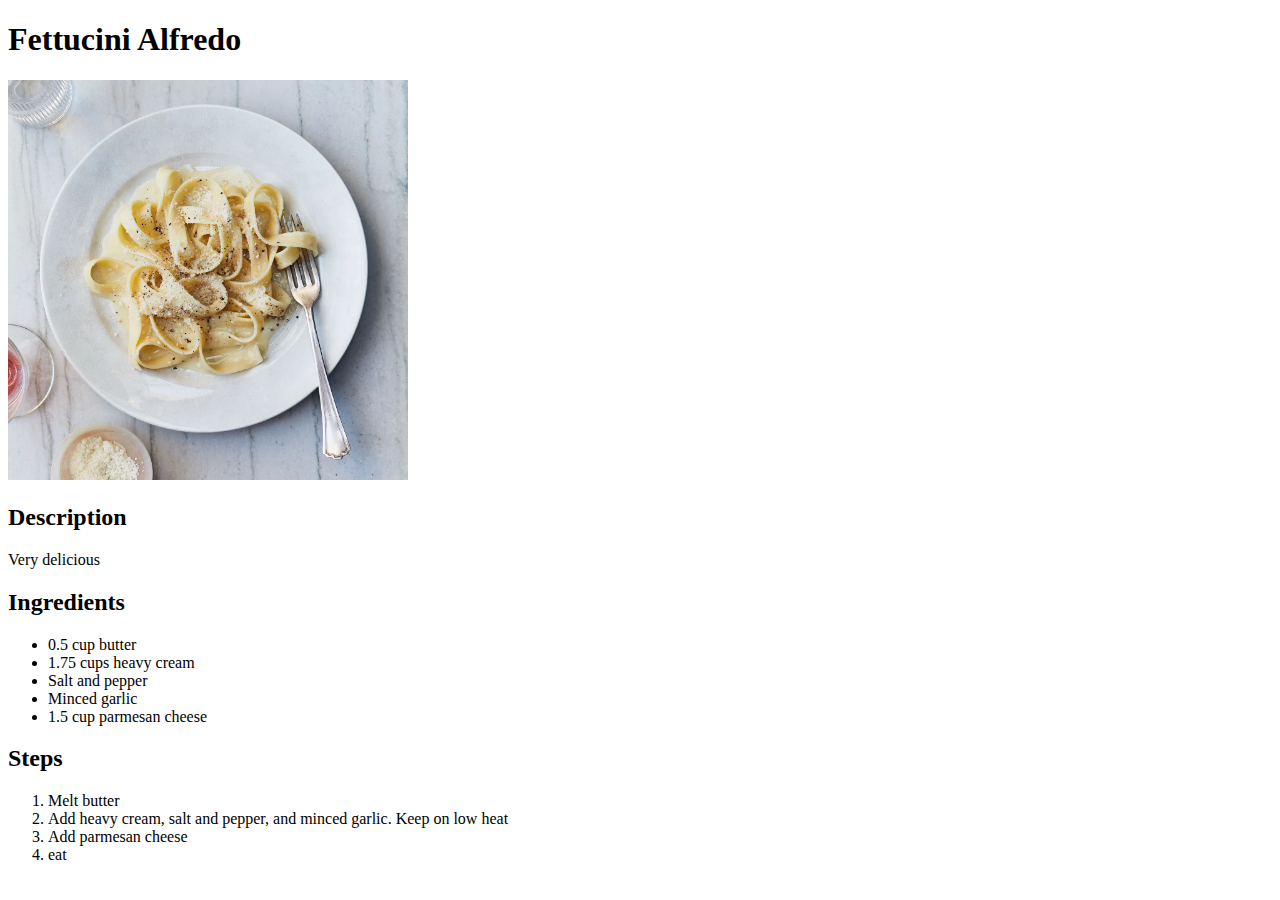
==== recipes/alfredo.html @ 08a1a815 "Add homepage and 3 recipes" ====
<!DOCTYPE html>
<html lang="en">

<head>
    <meta charset="UTF-8">
    <meta name="viewport" content="width=device-width, initial-scale=1.0">
    <title>Alfredo</title>
</head>

<body>
    <h1>Fettucini Alfredo</h1>

    <img src="../images/fettuccine-alfredo.jpg" width="400">
    <h2>Description</h2>
    <p>Very delicious</p>

    <h2>Ingredients</h2>
    <ul>
        <li>0.5 cup butter</li>
        <li>1.75 cups heavy cream</li>
        <li>Salt and pepper</li>
        <li>Minced garlic</li>
        <li>1.5 cup parmesan cheese</li>
    </ul>

    <h2>Steps</h2>
    <ol>
        <li>Melt butter</li>
        <li>Add heavy cream, salt and pepper, and minced garlic. Keep on low heat</li>
        <li>Add parmesan cheese</li>
        <li>eat</li>
    </ol>
</body>

</html>
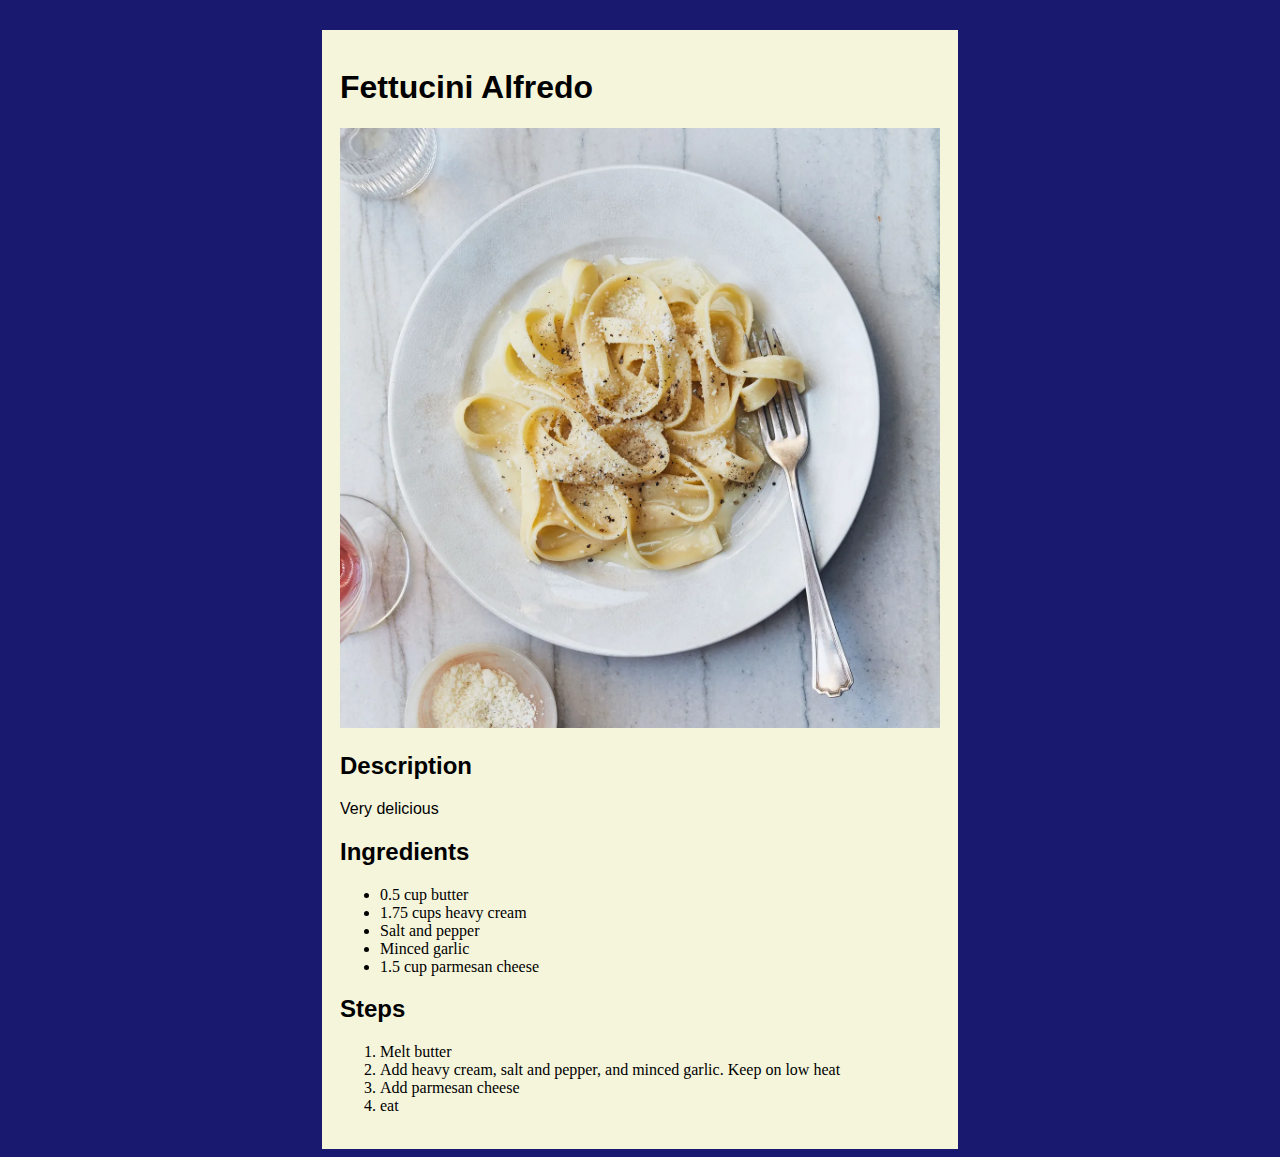
==== commit 01a2ad58: "Add more styling" ====
--- a/recipes/alfredo.html
+++ b/recipes/alfredo.html
@@ -5,31 +5,34 @@
     <meta charset="UTF-8">
     <meta name="viewport" content="width=device-width, initial-scale=1.0">
     <title>Alfredo</title>
+    <link rel="stylesheet" href="../styles.css">
 </head>
 
 <body>
-    <h1>Fettucini Alfredo</h1>
+    <div>
+        <h1>Fettucini Alfredo</h1>
 
-    <img src="../images/fettuccine-alfredo.jpg" width="400">
-    <h2>Description</h2>
-    <p>Very delicious</p>
+        <img src="../images/fettuccine-alfredo.jpg" width="400">
+        <h2>Description</h2>
+        <p>Very delicious</p>
 
-    <h2>Ingredients</h2>
-    <ul>
-        <li>0.5 cup butter</li>
-        <li>1.75 cups heavy cream</li>
-        <li>Salt and pepper</li>
-        <li>Minced garlic</li>
-        <li>1.5 cup parmesan cheese</li>
-    </ul>
+        <h2>Ingredients</h2>
+        <ul>
+            <li>0.5 cup butter</li>
+            <li>1.75 cups heavy cream</li>
+            <li>Salt and pepper</li>
+            <li>Minced garlic</li>
+            <li>1.5 cup parmesan cheese</li>
+        </ul>
 
-    <h2>Steps</h2>
-    <ol>
-        <li>Melt butter</li>
-        <li>Add heavy cream, salt and pepper, and minced garlic. Keep on low heat</li>
-        <li>Add parmesan cheese</li>
-        <li>eat</li>
-    </ol>
+        <h2>Steps</h2>
+        <ol>
+            <li>Melt butter</li>
+            <li>Add heavy cream, salt and pepper, and minced garlic. Keep on low heat</li>
+            <li>Add parmesan cheese</li>
+            <li>eat</li>
+        </ol>
+    </div>
 </body>
 
 </html>--- a/styles.css
+++ b/styles.css
@@ -0,0 +1,28 @@
+h1,
+h2,
+h3,
+h4,
+h5,
+h6,
+p {
+
+    font-family: sans-serif;
+}
+
+body {
+    background-color: midnightblue;
+    color: black;
+
+}
+
+div {
+    background-color: beige;
+    width: 600px;
+    margin: auto;
+    padding: 18px;
+    margin-top: 30px;
+}
+
+img {
+    width: 100%;
+}